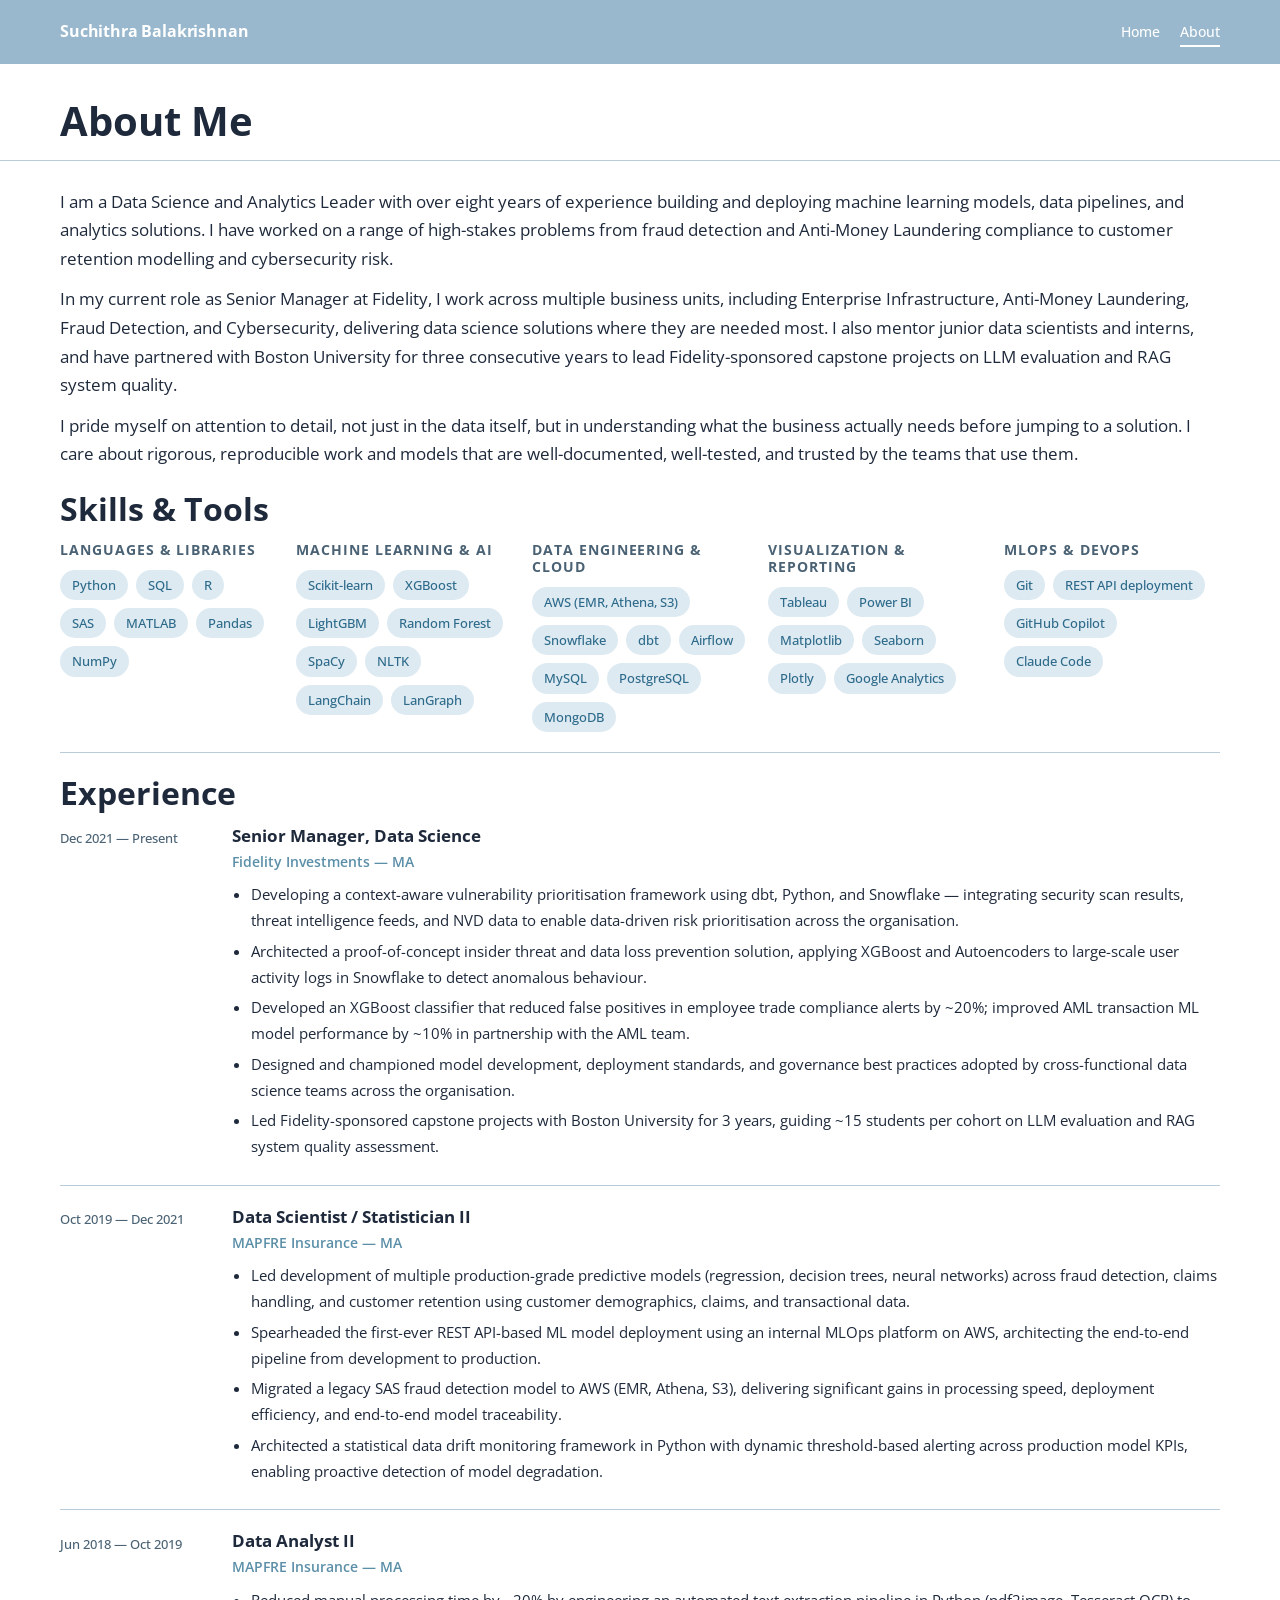
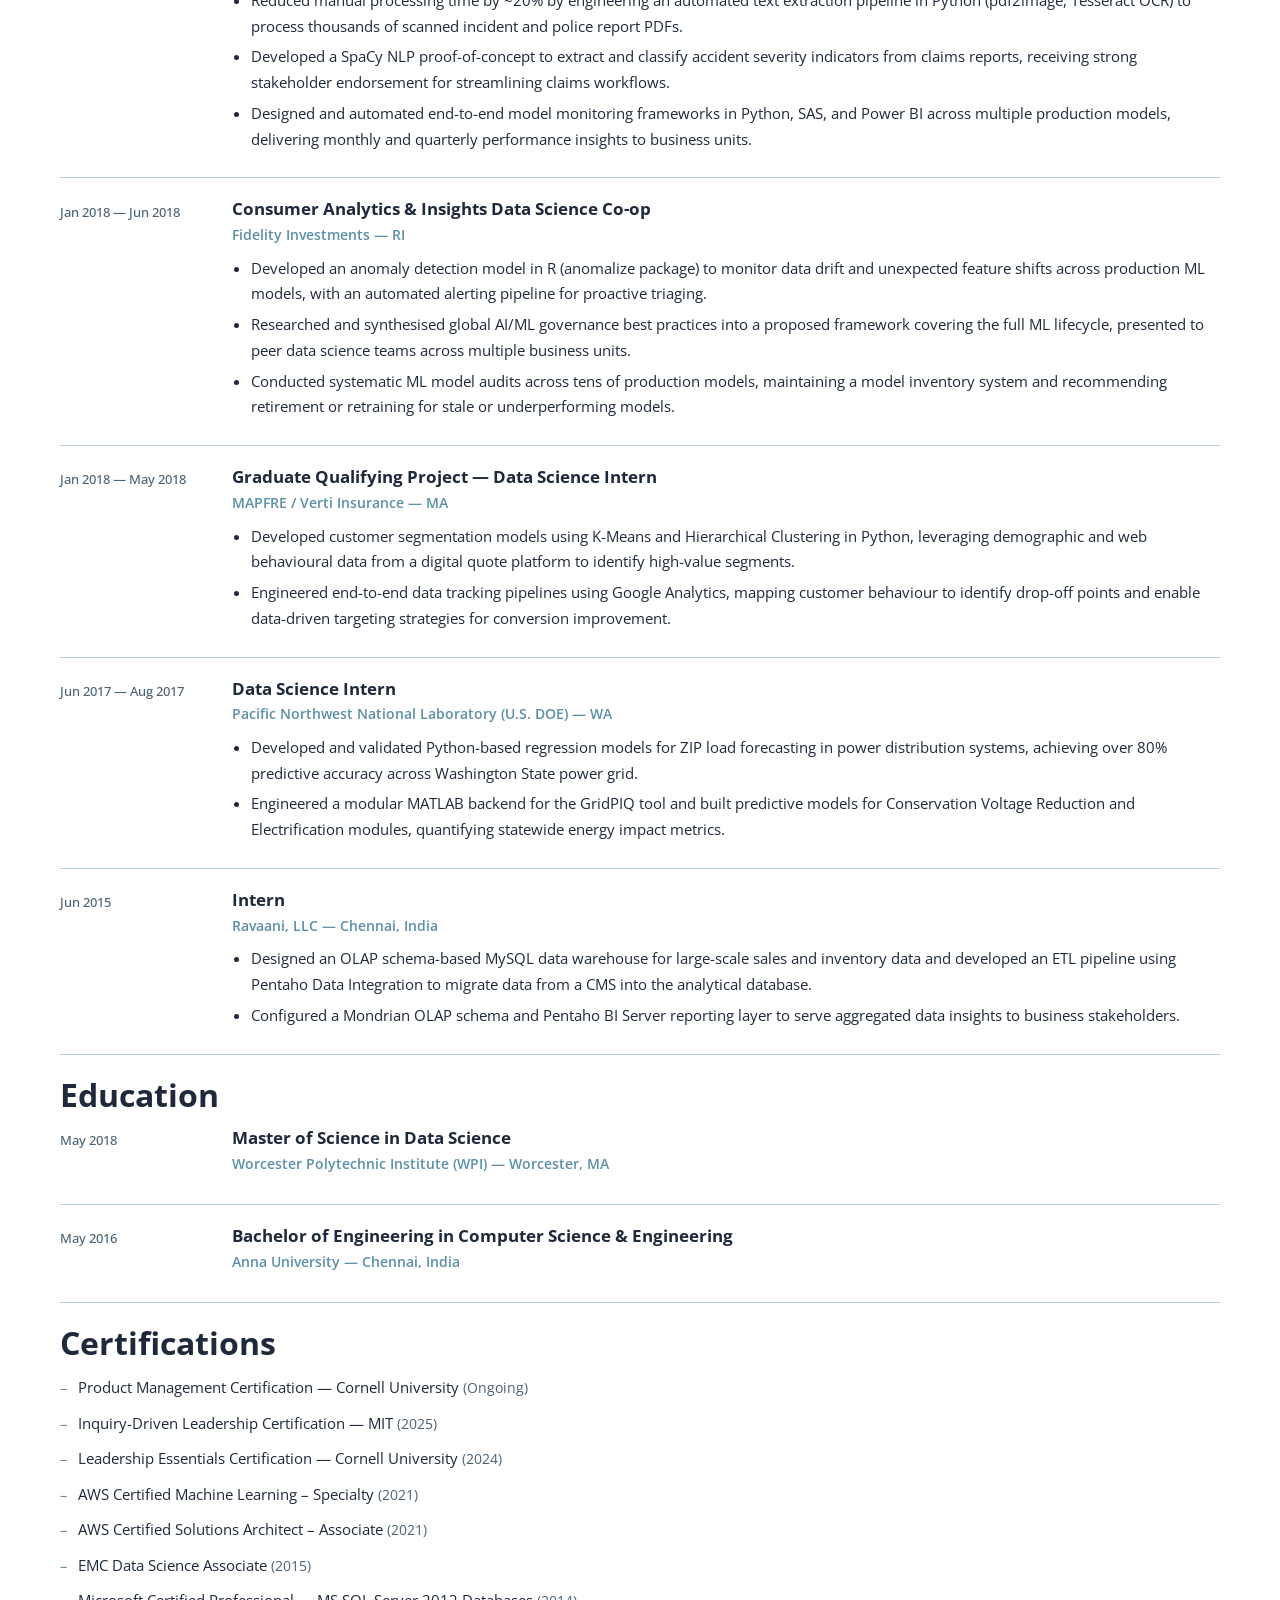
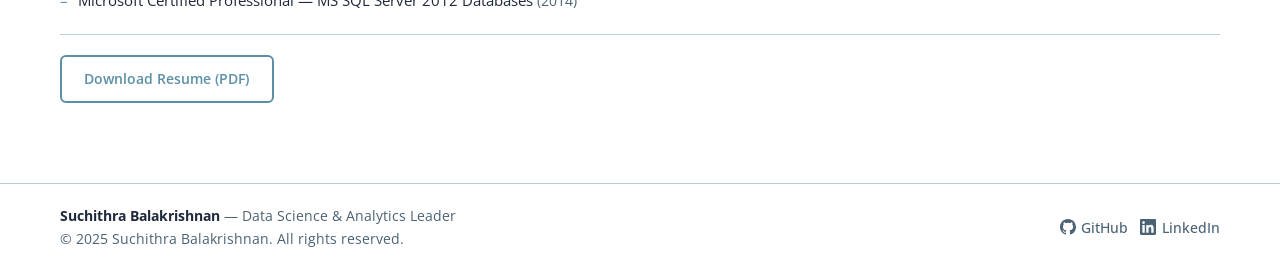
==== about.html @ dcd73fd8 "Initial portfolio site" ====
<!DOCTYPE html>
<html lang="en">
<head>
  <meta charset="UTF-8" />
  <meta name="viewport" content="width=device-width, initial-scale=1.0" />
  <title>About — Suchithra Balakrishnan</title>
  <meta name="description" content="About Suchithra Balakrishnan — Data Science and Analytics Leader with 8+ years in financial services." />
  <link rel="preconnect" href="https://fonts.googleapis.com" />
  <link rel="preconnect" href="https://fonts.gstatic.com" crossorigin />
  <link href="https://fonts.googleapis.com/css2?family=Open+Sans:wght@400;500;600;700&display=swap" rel="stylesheet" />
  <link rel="stylesheet" href="css/style.css" />
</head>
<body class="page-body">

  <!-- ===================== NAV ===================== -->
  <nav class="nav" id="main-nav">
    <div class="nav-inner">
      <a href="index.html" class="nav-logo">Suchithra Balakrishnan</a>
      <button class="nav-toggle" aria-label="Toggle navigation" onclick="toggleNav()">
        <span></span><span></span><span></span>
      </button>
      <ul class="nav-links">
        <li><a href="index.html">Home</a></li>
        <li><a href="about.html" class="active">About</a></li>
      </ul>
    </div>
  </nav>

  <main>

    <!-- ===================== PAGE HERO ===================== -->
    <div class="page-hero">
      <div class="container">
        <h1>About Me</h1>
      </div>
    </div>

    <section class="section">
      <div class="container">

        <!-- ===================== BIO ===================== -->
        <div class="about-bio">
          <p>
            I am a Data Science and Analytics Leader with over eight years of experience building and deploying
            machine learning models, data pipelines, and analytics solutions. I have worked on a range of
            high-stakes problems from fraud detection and Anti-Money Laundering compliance to customer
            retention modelling and cybersecurity risk.
          </p>
          <p>
            In my current role as Senior Manager at Fidelity, I work across multiple business units,
            including Enterprise Infrastructure, Anti-Money Laundering, Fraud Detection, and Cybersecurity,
            delivering data science solutions where they are needed most. I also mentor junior data scientists
            and interns, and have partnered with Boston University for three consecutive years to lead
            Fidelity-sponsored capstone projects on LLM evaluation and RAG system quality.
          </p>
          <p>
            I pride myself on attention to detail, not just in the data itself, but in understanding what
            the business actually needs before jumping to a solution. I care about rigorous, reproducible
            work and models that are well-documented, well-tested, and trusted by the teams that use them.
          </p>
        </div>

        <!-- ===================== SKILLS ===================== -->
        <h2>Skills &amp; Tools</h2>
        <div class="skills-grid">

          <div class="skills-group">
            <h3>Languages &amp; Libraries</h3>
            <div class="tag-list">
              <span class="tag">Python</span>
              <span class="tag">SQL</span>
              <span class="tag">R</span>
              <span class="tag">SAS</span>
              <span class="tag">MATLAB</span>
              <span class="tag">Pandas</span>
              <span class="tag">NumPy</span>
            </div>
          </div>

          <div class="skills-group">
            <h3>Machine Learning &amp; AI</h3>
            <div class="tag-list">
              <span class="tag">Scikit-learn</span>
              <span class="tag">XGBoost</span>
              <span class="tag">LightGBM</span>
              <span class="tag">Random Forest</span>
<span class="tag">SpaCy</span>
              <span class="tag">NLTK</span>
              <span class="tag">LangChain</span>
              <span class="tag">LanGraph</span>
            </div>
          </div>

          <div class="skills-group">
            <h3>Data Engineering &amp; Cloud</h3>
            <div class="tag-list">
              <span class="tag">AWS (EMR, Athena, S3)</span>
              <span class="tag">Snowflake</span>
              <span class="tag">dbt</span>
              <span class="tag">Airflow</span>
              <span class="tag">MySQL</span>
              <span class="tag">PostgreSQL</span>
              <span class="tag">MongoDB</span>
            </div>
          </div>

          <div class="skills-group">
            <h3>Visualization &amp; Reporting</h3>
            <div class="tag-list">
              <span class="tag">Tableau</span>
              <span class="tag">Power BI</span>
              <span class="tag">Matplotlib</span>
              <span class="tag">Seaborn</span>
              <span class="tag">Plotly</span>
              <span class="tag">Google Analytics</span>
            </div>
          </div>

          <div class="skills-group">
            <h3>MLOps &amp; DevOps</h3>
            <div class="tag-list">
              <span class="tag">Git</span>
              <span class="tag">REST API deployment</span>
              <span class="tag">GitHub Copilot</span>
              <span class="tag">Claude Code</span>
            </div>
          </div>

        </div>

        <hr class="divider" />

        <!-- ===================== EXPERIENCE ===================== -->
        <h2>Experience</h2>
        <div class="experience-list">

          <!-- Fidelity — Senior Manager -->
          <div class="experience-item">
            <div class="experience-meta">
              <p class="experience-dates">Dec 2021 — Present</p>
            </div>
            <div class="experience-body">
              <h3>Senior Manager, Data Science</h3>
              <p class="company-name">Fidelity Investments &mdash; MA</p>
              <ul>
                <li>Developing a context-aware vulnerability prioritisation framework using dbt, Python, and Snowflake — integrating security scan results, threat intelligence feeds, and NVD data to enable data-driven risk prioritisation across the organisation.</li>
                <li>Architected a proof-of-concept insider threat and data loss prevention solution, applying XGBoost and Autoencoders to large-scale user activity logs in Snowflake to detect anomalous behaviour.</li>
                <li>Developed an XGBoost classifier that reduced false positives in employee trade compliance alerts by ~20%; improved AML transaction ML model performance by ~10% in partnership with the AML team.</li>
                <li>Designed and championed model development, deployment standards, and governance best practices adopted by cross-functional data science teams across the organisation.</li>
                <li>Led Fidelity-sponsored capstone projects with Boston University for 3 years, guiding ~15 students per cohort on LLM evaluation and RAG system quality assessment.</li>
              </ul>
            </div>
          </div>

          <!-- MAPFRE — Data Scientist II -->
          <div class="experience-item">
            <div class="experience-meta">
              <p class="experience-dates">Oct 2019 — Dec 2021</p>
            </div>
            <div class="experience-body">
              <h3>Data Scientist / Statistician II</h3>
              <p class="company-name">MAPFRE Insurance &mdash; MA</p>
              <ul>
                <li>Led development of multiple production-grade predictive models (regression, decision trees, neural networks) across fraud detection, claims handling, and customer retention using customer demographics, claims, and transactional data.</li>
                <li>Spearheaded the first-ever REST API-based ML model deployment using an internal MLOps platform on AWS, architecting the end-to-end pipeline from development to production.</li>
                <li>Migrated a legacy SAS fraud detection model to AWS (EMR, Athena, S3), delivering significant gains in processing speed, deployment efficiency, and end-to-end model traceability.</li>
                <li>Architected a statistical data drift monitoring framework in Python with dynamic threshold-based alerting across production model KPIs, enabling proactive detection of model degradation.</li>
              </ul>
            </div>
          </div>

          <!-- MAPFRE — Data Analyst II -->
          <div class="experience-item">
            <div class="experience-meta">
              <p class="experience-dates">Jun 2018 — Oct 2019</p>
            </div>
            <div class="experience-body">
              <h3>Data Analyst II</h3>
              <p class="company-name">MAPFRE Insurance &mdash; MA</p>
              <ul>
                <li>Reduced manual processing time by ~20% by engineering an automated text extraction pipeline in Python (pdf2image, Tesseract OCR) to process thousands of scanned incident and police report PDFs.</li>
                <li>Developed a SpaCy NLP proof-of-concept to extract and classify accident severity indicators from claims reports, receiving strong stakeholder endorsement for streamlining claims workflows.</li>
                <li>Designed and automated end-to-end model monitoring frameworks in Python, SAS, and Power BI across multiple production models, delivering monthly and quarterly performance insights to business units.</li>
              </ul>
            </div>
          </div>

          <!-- Fidelity — Co-op -->
          <div class="experience-item">
            <div class="experience-meta">
              <p class="experience-dates">Jan 2018 — Jun 2018</p>
            </div>
            <div class="experience-body">
              <h3>Consumer Analytics &amp; Insights Data Science Co-op</h3>
              <p class="company-name">Fidelity Investments &mdash; RI</p>
              <ul>
                <li>Developed an anomaly detection model in R (anomalize package) to monitor data drift and unexpected feature shifts across production ML models, with an automated alerting pipeline for proactive triaging.</li>
                <li>Researched and synthesised global AI/ML governance best practices into a proposed framework covering the full ML lifecycle, presented to peer data science teams across multiple business units.</li>
                <li>Conducted systematic ML model audits across tens of production models, maintaining a model inventory system and recommending retirement or retraining for stale or underperforming models.</li>
              </ul>
            </div>
          </div>

          <!-- MAPFRE/Verti — GQP Intern -->
          <div class="experience-item">
            <div class="experience-meta">
              <p class="experience-dates">Jan 2018 — May 2018</p>
            </div>
            <div class="experience-body">
              <h3>Graduate Qualifying Project — Data Science Intern</h3>
              <p class="company-name">MAPFRE / Verti Insurance &mdash; MA</p>
              <ul>
                <li>Developed customer segmentation models using K-Means and Hierarchical Clustering in Python, leveraging demographic and web behavioural data from a digital quote platform to identify high-value segments.</li>
                <li>Engineered end-to-end data tracking pipelines using Google Analytics, mapping customer behaviour to identify drop-off points and enable data-driven targeting strategies for conversion improvement.</li>
              </ul>
            </div>
          </div>

          <!-- PNNL — Intern -->
          <div class="experience-item">
            <div class="experience-meta">
              <p class="experience-dates">Jun 2017 — Aug 2017</p>
            </div>
            <div class="experience-body">
              <h3>Data Science Intern</h3>
              <p class="company-name">Pacific Northwest National Laboratory (U.S. DOE) &mdash; WA</p>
              <ul>
                <li>Developed and validated Python-based regression models for ZIP load forecasting in power distribution systems, achieving over 80% predictive accuracy across Washington State power grid.</li>
                <li>Engineered a modular MATLAB backend for the GridPIQ tool and built predictive models for Conservation Voltage Reduction and Electrification modules, quantifying statewide energy impact metrics.</li>
              </ul>
            </div>
          </div>

          <!-- Ravaani -->
          <div class="experience-item">
            <div class="experience-meta">
              <p class="experience-dates">Jun 2015</p>
            </div>
            <div class="experience-body">
              <h3>Intern</h3>
              <p class="company-name">Ravaani, LLC &mdash; Chennai, India</p>
              <ul>
                <li>Designed an OLAP schema-based MySQL data warehouse for large-scale sales and inventory data and developed an ETL pipeline using Pentaho Data Integration to migrate data from a CMS into the analytical database.</li>
                <li>Configured a Mondrian OLAP schema and Pentaho BI Server reporting layer to serve aggregated data insights to business stakeholders.</li>
              </ul>
            </div>
          </div>

        </div>

        <hr class="divider" />

        <!-- ===================== EDUCATION ===================== -->
        <h2>Education</h2>
        <div class="experience-list">

          <div class="experience-item">
            <div class="experience-meta">
              <p class="experience-dates">May 2018</p>
            </div>
            <div class="experience-body">
              <h3>Master of Science in Data Science</h3>
              <p class="company-name">Worcester Polytechnic Institute (WPI) &mdash; Worcester, MA</p>
            </div>
          </div>

          <div class="experience-item">
            <div class="experience-meta">
              <p class="experience-dates">May 2016</p>
            </div>
            <div class="experience-body">
              <h3>Bachelor of Engineering in Computer Science &amp; Engineering</h3>
              <p class="company-name">Anna University &mdash; Chennai, India</p>
            </div>
          </div>

        </div>

        <hr class="divider" />

        <!-- ===================== CERTIFICATIONS ===================== -->
        <h2>Certifications</h2>
        <ul class="cert-list">
          <li>Product Management Certification &mdash; Cornell University <span class="cert-year">(Ongoing)</span></li>
          <li>Inquiry-Driven Leadership Certification &mdash; MIT <span class="cert-year">(2025)</span></li>
          <li>Leadership Essentials Certification &mdash; Cornell University <span class="cert-year">(2024)</span></li>
          <li>AWS Certified Machine Learning &ndash; Specialty <span class="cert-year">(2021)</span></li>
          <li>AWS Certified Solutions Architect &ndash; Associate <span class="cert-year">(2021)</span></li>
          <li>EMC Data Science Associate <span class="cert-year">(2015)</span></li>
          <li>Microsoft Certified Professional &mdash; MS SQL Server 2012 Databases <span class="cert-year">(2014)</span></li>
        </ul>

        <!-- Resume -->
        <div class="resume-link">
          <a href="resume/SUCHITHRA_2026.pdf" class="btn btn-outline" target="_blank" rel="noopener noreferrer">
            Download Resume (PDF)
          </a>
        </div>

      </div>
    </section>

  </main>

  <!-- ===================== FOOTER ===================== -->
  <footer class="footer">
    <div class="footer-inner">
      <div class="footer-left">
        <strong>Suchithra Balakrishnan</strong> &mdash; Data Science &amp; Analytics Leader<br />
        &copy; 2025 Suchithra Balakrishnan. All rights reserved.
      </div>
      <div class="footer-right">
        <a href="https://github.com/suchithrabalakrishnan" target="_blank" rel="noopener noreferrer">
          <svg xmlns="http://www.w3.org/2000/svg" width="16" height="16" viewBox="0 0 24 24" fill="currentColor" aria-hidden="true">
            <path d="M12 0C5.374 0 0 5.373 0 12c0 5.302 3.438 9.8 8.207 11.387.599.111.793-.261.793-.577v-2.234c-3.338.726-4.033-1.416-4.033-1.416-.546-1.387-1.333-1.756-1.333-1.756-1.089-.745.083-.729.083-.729 1.205.084 1.839 1.237 1.839 1.237 1.07 1.834 2.807 1.304 3.492.997.107-.775.418-1.305.762-1.604-2.665-.305-5.467-1.334-5.467-5.931 0-1.311.469-2.381 1.236-3.221-.124-.303-.535-1.524.117-3.176 0 0 1.008-.322 3.301 1.23A11.509 11.509 0 0 1 12 5.803c1.02.005 2.047.138 3.006.404 2.291-1.552 3.297-1.23 3.297-1.23.653 1.653.242 2.874.118 3.176.77.84 1.235 1.911 1.235 3.221 0 4.609-2.807 5.624-5.479 5.921.43.372.823 1.102.823 2.222v3.293c0 .319.192.694.801.576C20.566 21.797 24 17.3 24 12c0-6.627-5.373-12-12-12z"/>
          </svg>
          GitHub
        </a>
        <a href="https://linkedin.com/in/suchithrabalakrishnan" target="_blank" rel="noopener noreferrer">
          <svg xmlns="http://www.w3.org/2000/svg" width="16" height="16" viewBox="0 0 24 24" fill="currentColor" aria-hidden="true">
            <path d="M20.447 20.452h-3.554v-5.569c0-1.328-.027-3.037-1.852-3.037-1.853 0-2.136 1.445-2.136 2.939v5.667H9.351V9h3.414v1.561h.046c.477-.9 1.637-1.85 3.37-1.85 3.601 0 4.267 2.37 4.267 5.455v6.286zM5.337 7.433a2.062 2.062 0 0 1-2.063-2.065 2.064 2.064 0 1 1 2.063 2.065zm1.782 13.019H3.555V9h3.564v11.452zM22.225 0H1.771C.792 0 0 .774 0 1.729v20.542C0 23.227.792 24 1.771 24h20.451C23.2 24 24 23.227 24 22.271V1.729C24 .774 23.2 0 22.222 0h.003z"/>
          </svg>
          LinkedIn
        </a>
      </div>
    </div>
  </footer>

  <script>
    function toggleNav() {
      document.getElementById('main-nav').classList.toggle('nav-open');
    }
  </script>
</body>
</html>
---- css/style.css ----
/* ============================================================
   style.css — Suchithra Balakrishnan Personal Portfolio
   Single shared stylesheet for all pages
   ============================================================ */

/* ============================================================
   1. CSS Custom Properties
   ============================================================ */
:root {
  --color-bg:         #ffffff;
  --color-bg-alt:     #c4d6e2;
  --color-text:       #1e293b;
  --color-text-muted: #4a6274;
  --color-accent:     #5b8fa8;
  --color-accent-dark:#4a7a92;
  --color-border:     #b8cdd9;
  --color-tag-bg:     #ddeaf2;
  --color-tag-text:   #2d6a8a;

  --font-family: 'Open Sans', sans-serif;

  --nav-height: 64px;
  --max-width:  1200px;
  --radius:     6px;

  --spacing-xs: 0.4rem;
  --spacing-sm: 0.75rem;
  --spacing-md: 1.25rem;
  --spacing-lg: 2rem;
  --spacing-xl: 3rem;
}

/* ============================================================
   2. Reset & Base
   ============================================================ */
*, *::before, *::after {
  box-sizing: border-box;
  margin: 0;
  padding: 0;
}

html {
  scroll-behavior: smooth;
}

body {
  font-family: var(--font-family);
  font-size: 16px;
  line-height: 1.7;
  color: var(--color-text);
  background-color: var(--color-bg);
}

img {
  max-width: 100%;
  display: block;
}

a {
  color: var(--color-accent);
  text-decoration: none;
}

a:hover {
  color: var(--color-accent-dark);
  text-decoration: underline;
}

ul {
  list-style: none;
}

/* ============================================================
   3. Typography Scale
   ============================================================ */
h1, h2, h3, h4 {
  font-weight: 700;
  line-height: 1.25;
  color: var(--color-text);
}

h1 { font-size: clamp(2rem, 5vw, 3rem); }
h2 { font-size: clamp(1.5rem, 3vw, 2rem); margin-bottom: 0.5rem; }
h3 { font-size: 1.25rem; margin-bottom: 0.35rem; }

p { margin-bottom: 0.75rem; }
p:last-child { margin-bottom: 0; }

.text-muted {
  color: var(--color-text-muted);
}

/* ============================================================
   4. Layout Utilities
   ============================================================ */
.container {
  max-width: var(--max-width);
  margin: 0 auto;
  padding: 0 var(--spacing-md);
}

.section {
  padding: var(--spacing-md) 0 var(--spacing-lg);
}

.section-heading {
  margin-bottom: var(--spacing-md);
}

.section-heading h2 {
  margin-bottom: 0.25rem;
}

/* ============================================================
   5. Navigation
   ============================================================ */
.nav {
  position: fixed;
  top: 0;
  left: 0;
  right: 0;
  height: var(--nav-height);
  background: #99b8cd;
  border-bottom: none;
  z-index: 100;
}

.nav-inner {
  max-width: var(--max-width);
  margin: 0 auto;
  padding: 0 var(--spacing-md);
  height: 100%;
  display: flex;
  align-items: center;
  justify-content: space-between;
}

.nav-logo {
  font-weight: 700;
  font-size: 1rem;
  color: #ffffff;
  text-decoration: none;
  letter-spacing: -0.01em;
}

.nav-logo:hover {
  color: #ffffff;
  text-decoration: none;
  opacity: 0.85;
}

.nav-links {
  display: flex;
  gap: var(--spacing-md);
  align-items: center;
}

.nav-links a {
  font-size: 0.9rem;
  font-weight: 500;
  color: #ffffff;
  text-decoration: none;
  padding: 0.25rem 0;
  border-bottom: 2px solid transparent;
  transition: color 0.15s, border-color 0.15s, opacity 0.15s;
}

.nav-links a:hover {
  color: #ffffff;
  opacity: 0.75;
  text-decoration: none;
}

.nav-links a.active {
  color: #ffffff;
  border-bottom-color: #ffffff;
}

.nav-links .nav-disabled {
  font-size: 0.9rem;
  font-weight: 500;
  color: var(--color-border);
  cursor: default;
  padding: 0.25rem 0;
  border-bottom: 2px solid transparent;
}

/* Hamburger */
.nav-toggle {
  display: none;
  flex-direction: column;
  gap: 5px;
  cursor: pointer;
  background: none;
  border: none;
  padding: 4px;
}

.nav-toggle span {
  display: block;
  width: 22px;
  height: 2px;
  background: #ffffff;
  border-radius: 2px;
  transition: transform 0.2s, opacity 0.2s;
}

/* Page offset for fixed nav */
.page-body {
  padding-top: var(--nav-height);
}

/* ============================================================
   6. Buttons
   ============================================================ */
.btn {
  display: inline-block;
  padding: 0.6rem 1.4rem;
  border-radius: var(--radius);
  font-size: 0.9rem;
  font-weight: 600;
  cursor: pointer;
  text-decoration: none;
  transition: background 0.15s, color 0.15s, border-color 0.15s;
  border: 2px solid transparent;
}

.btn-primary {
  background: var(--color-accent);
  color: #fff;
  border-color: var(--color-accent);
}

.btn-primary:hover {
  background: var(--color-accent-dark);
  border-color: var(--color-accent-dark);
  color: #fff;
  text-decoration: none;
}

.btn-outline {
  background: transparent;
  color: var(--color-accent);
  border-color: var(--color-accent);
}

.btn-outline:hover {
  background: var(--color-accent);
  color: #fff;
  text-decoration: none;
}

/* ============================================================
   7. Hero Section (index.html)
   ============================================================ */
.hero {
  padding: var(--spacing-xl) 0 var(--spacing-lg);
}

.hero-content {
  max-width: 1200px;
}

.wave {
  display: inline-block;
  animation: wave 2.5s ease-in-out infinite;
  transform-origin: 70% 70%;
}

@keyframes wave {
  0%   { transform: rotate(0deg); }
  10%  { transform: rotate(14deg); }
  20%  { transform: rotate(-8deg); }
  30%  { transform: rotate(14deg); }
  40%  { transform: rotate(-4deg); }
  50%  { transform: rotate(10deg); }
  60%  { transform: rotate(0deg); }
  100% { transform: rotate(0deg); }
}

.hero-eyebrow {
  font-size: 0.85rem;
  font-weight: 600;
  text-transform: uppercase;
  letter-spacing: 0.08em;
  color: var(--color-accent);
  margin-bottom: 0.75rem;
}

.hero h1 {
  margin-bottom: 0.5rem;
}

.hero-tagline {
  font-size: 1.25rem;
  color: var(--color-text-muted);
  font-weight: 400;
  margin-bottom: var(--spacing-sm);
}

.hero-intro {
  font-size: 1.05rem;
  color: var(--color-text);
  margin-bottom: var(--spacing-md);
}

.hero-actions {
  display: flex;
  gap: var(--spacing-sm);
  flex-wrap: wrap;
  margin-bottom: var(--spacing-md);
}

.hero-social {
  display: flex;
  gap: var(--spacing-sm);
  align-items: center;
}

.hero-social a {
  display: flex;
  align-items: center;
  gap: 0.4rem;
  font-size: 0.9rem;
  color: var(--color-text-muted);
  text-decoration: none;
  font-weight: 500;
}

.hero-social a:hover {
  color: var(--color-accent);
  text-decoration: none;
}

.hero-social svg {
  flex-shrink: 0;
}

/* ============================================================
   8. Contact Section (index.html)
   ============================================================ */
.contact-section {
  background: var(--color-bg-alt);
  padding: var(--spacing-lg) 0;
  border-top: 1px solid var(--color-border);
}

.contact-grid {
  display: grid;
  grid-template-columns: repeat(auto-fit, minmax(200px, 1fr));
  gap: var(--spacing-md);
  margin-top: var(--spacing-md);
}

.contact-item {
  display: flex;
  align-items: flex-start;
  gap: 0.75rem;
}

.contact-item svg {
  margin-top: 3px;
  flex-shrink: 0;
  color: var(--color-accent);
}

.contact-item-label {
  font-size: 0.8rem;
  font-weight: 600;
  text-transform: uppercase;
  letter-spacing: 0.06em;
  color: var(--color-text-muted);
  margin-bottom: 0.15rem;
}

.contact-item a {
  font-size: 0.95rem;
  font-weight: 500;
}

/* ============================================================
   9. About Page
   ============================================================ */
.about-bio {
  margin-bottom: var(--spacing-md);
}

.about-bio p {
  font-size: 1.05rem;
  color: var(--color-text);
}

/* Skills */
.skills-grid {
  display: grid;
  grid-template-columns: repeat(auto-fit, minmax(200px, 1fr));
  gap: var(--spacing-md);
  margin-top: var(--spacing-sm);
}

.skills-group h3 {
  font-size: 0.85rem;
  font-weight: 700;
  text-transform: uppercase;
  letter-spacing: 0.07em;
  color: var(--color-text-muted);
  margin-bottom: 0.75rem;
}

.tag-list {
  display: flex;
  flex-wrap: wrap;
  gap: 0.5rem;
}

.tag {
  display: inline-block;
  padding: 0.25rem 0.75rem;
  background: var(--color-tag-bg);
  color: var(--color-tag-text);
  border-radius: 999px;
  font-size: 0.82rem;
  font-weight: 500;
}

/* Experience Timeline */
.experience-list {
  display: flex;
  flex-direction: column;
  gap: var(--spacing-md);
  margin-top: var(--spacing-sm);
}

.experience-item {
  display: grid;
  grid-template-columns: 160px 1fr;
  gap: var(--spacing-sm);
  padding-bottom: var(--spacing-md);
  border-bottom: 1px solid var(--color-border);
}

.experience-item:last-child {
  border-bottom: none;
  padding-bottom: 0;
}

.experience-meta {
  padding-top: 0.15rem;
}

.experience-dates {
  font-size: 0.82rem;
  color: var(--color-text-muted);
  font-weight: 500;
  white-space: nowrap;
}

.experience-company {
  font-size: 0.82rem;
  color: var(--color-text-muted);
  margin-top: 0.1rem;
}

.experience-body h3 {
  font-size: 1.05rem;
  margin-bottom: 0.25rem;
}

.experience-body .company-name {
  font-size: 0.9rem;
  font-weight: 600;
  color: var(--color-accent);
  margin-bottom: 0.5rem;
}

.experience-body ul {
  list-style: disc;
  padding-left: 1.2rem;
  color: var(--color-text);
}

.experience-body ul li {
  font-size: 0.95rem;
  margin-bottom: 0.3rem;
}

/* Certifications list */
.cert-list {
  list-style: none;
  display: flex;
  flex-direction: column;
  gap: 0.6rem;
  margin-top: var(--spacing-sm);
}

.cert-list li {
  font-size: 0.95rem;
  color: var(--color-text);
  padding-left: 1.1rem;
  position: relative;
}

.cert-list li::before {
  content: "–";
  position: absolute;
  left: 0;
  color: var(--color-accent);
}

.cert-year {
  color: var(--color-text-muted);
  font-size: 0.85rem;
}

.resume-link {
  margin-top: var(--spacing-md);
  padding-top: var(--spacing-md);
  border-top: 1px solid var(--color-border);
}

/* ============================================================
   10. Portfolio Page
   ============================================================ */
.portfolio-intro {
  margin-bottom: var(--spacing-lg);
  color: var(--color-text-muted);
  font-size: 1.05rem;
}

.cards-grid {
  display: grid;
  grid-template-columns: repeat(auto-fill, minmax(280px, 1fr));
  gap: var(--spacing-md);
}

.card {
  background: var(--color-bg);
  border: 1px solid var(--color-border);
  border-radius: var(--radius);
  padding: var(--spacing-md);
  display: flex;
  flex-direction: column;
  transition: box-shadow 0.15s;
}

.card:hover {
  box-shadow: 0 4px 16px rgba(59, 130, 246, 0.08);
}

.card h3 {
  font-size: 1.05rem;
  margin-bottom: 0.5rem;
}

.card-description {
  font-size: 0.92rem;
  color: var(--color-text-muted);
  flex: 1;
  margin-bottom: var(--spacing-sm);
}

.card-tags {
  display: flex;
  flex-wrap: wrap;
  gap: 0.4rem;
  margin-bottom: var(--spacing-sm);
}

.card-links {
  display: flex;
  gap: 0.75rem;
  flex-wrap: wrap;
}

.card-links a {
  font-size: 0.85rem;
  font-weight: 600;
}

.coming-soon-note {
  margin-top: var(--spacing-md);
  font-size: 0.9rem;
  color: var(--color-text-muted);
  font-style: italic;
}

/* ============================================================
   11. Blog Page
   ============================================================ */
.blog-intro {
  margin-bottom: var(--spacing-lg);
  color: var(--color-text-muted);
  font-size: 1.05rem;
}

.post-list {
  display: flex;
  flex-direction: column;
  gap: 0;
}

.post-item {
  padding: var(--spacing-md) 0;
  border-bottom: 1px solid var(--color-border);
}

.post-item:first-child {
  border-top: 1px solid var(--color-border);
}

.post-date {
  font-size: 0.82rem;
  color: var(--color-text-muted);
  font-weight: 500;
  margin-bottom: 0.3rem;
}

.post-title {
  font-size: 1.1rem;
  font-weight: 700;
  color: var(--color-text);
  text-decoration: none;
  display: inline-block;
  margin-bottom: 0.4rem;
}

.post-title:hover {
  color: var(--color-accent);
  text-decoration: none;
}

.post-excerpt {
  font-size: 0.93rem;
  color: var(--color-text-muted);
  margin-bottom: 0.6rem;
}

.post-read-more {
  font-size: 0.85rem;
  font-weight: 600;
}

/* ============================================================
   12. Page Hero (inner pages)
   ============================================================ */
.page-hero {
  padding: var(--spacing-lg) 0 var(--spacing-xs);
  border-bottom: 1px solid var(--color-border);
  margin-bottom: var(--spacing-xs);
}

.page-hero h1 {
  font-size: clamp(1.75rem, 4vw, 2.5rem);
  margin-bottom: 0.5rem;
}

.page-hero p {
  font-size: 1.05rem;
  color: var(--color-text-muted);
  max-width: 540px;
}

/* ============================================================
   13. Footer
   ============================================================ */
.footer {
  border-top: 1px solid var(--color-border);
  padding: var(--spacing-md) 0;
  margin-top: var(--spacing-xl);
}

.footer-inner {
  max-width: var(--max-width);
  margin: 0 auto;
  padding: 0 var(--spacing-md);
  display: flex;
  align-items: center;
  justify-content: space-between;
  flex-wrap: wrap;
  gap: var(--spacing-sm);
}

.footer-left {
  font-size: 0.875rem;
  color: var(--color-text-muted);
}

.footer-left strong {
  color: var(--color-text);
}

.footer-right {
  display: flex;
  gap: var(--spacing-sm);
}

.footer-right a {
  display: flex;
  align-items: center;
  gap: 0.35rem;
  font-size: 0.875rem;
  color: var(--color-text-muted);
  font-weight: 500;
  text-decoration: none;
}

.footer-right a:hover {
  color: var(--color-accent);
  text-decoration: none;
}

/* ============================================================
   14. Divider
   ============================================================ */
.divider {
  border: none;
  border-top: 1px solid var(--color-border);
  margin: var(--spacing-md) 0;
}

/* ============================================================
   15. Responsive — Mobile
   ============================================================ */
@media (max-width: 768px) {
  :root {
    --spacing-lg: 1.5rem;
    --spacing-xl: 2.5rem;
  }

  /* Nav mobile */
  .nav-toggle {
    display: flex;
  }

  .nav-links {
    display: none;
    position: absolute;
    top: var(--nav-height);
    left: 0;
    right: 0;
    background: #99b8cd;
    border-bottom: none;
    flex-direction: column;
    align-items: flex-start;
    padding: var(--spacing-sm) var(--spacing-md);
    gap: var(--spacing-sm);
  }

  .nav-links a {
    font-size: 1rem;
    padding: 0.25rem 0;
  }

  .nav.nav-open .nav-links {
    display: flex;
  }

  /* Hero */
  .hero {
    padding: var(--spacing-lg) 0;
  }

  .hero-actions {
    flex-direction: column;
    align-items: flex-start;
  }

  /* Experience layout */
  .experience-item {
    grid-template-columns: 1fr;
    gap: 0.25rem;
  }

  .experience-dates {
    font-size: 0.8rem;
  }

  /* Cards */
  .cards-grid {
    grid-template-columns: 1fr;
  }

  /* Contact grid */
  .contact-grid {
    grid-template-columns: 1fr;
  }

  /* Footer */
  .footer-inner {
    flex-direction: column;
    align-items: flex-start;
  }
}
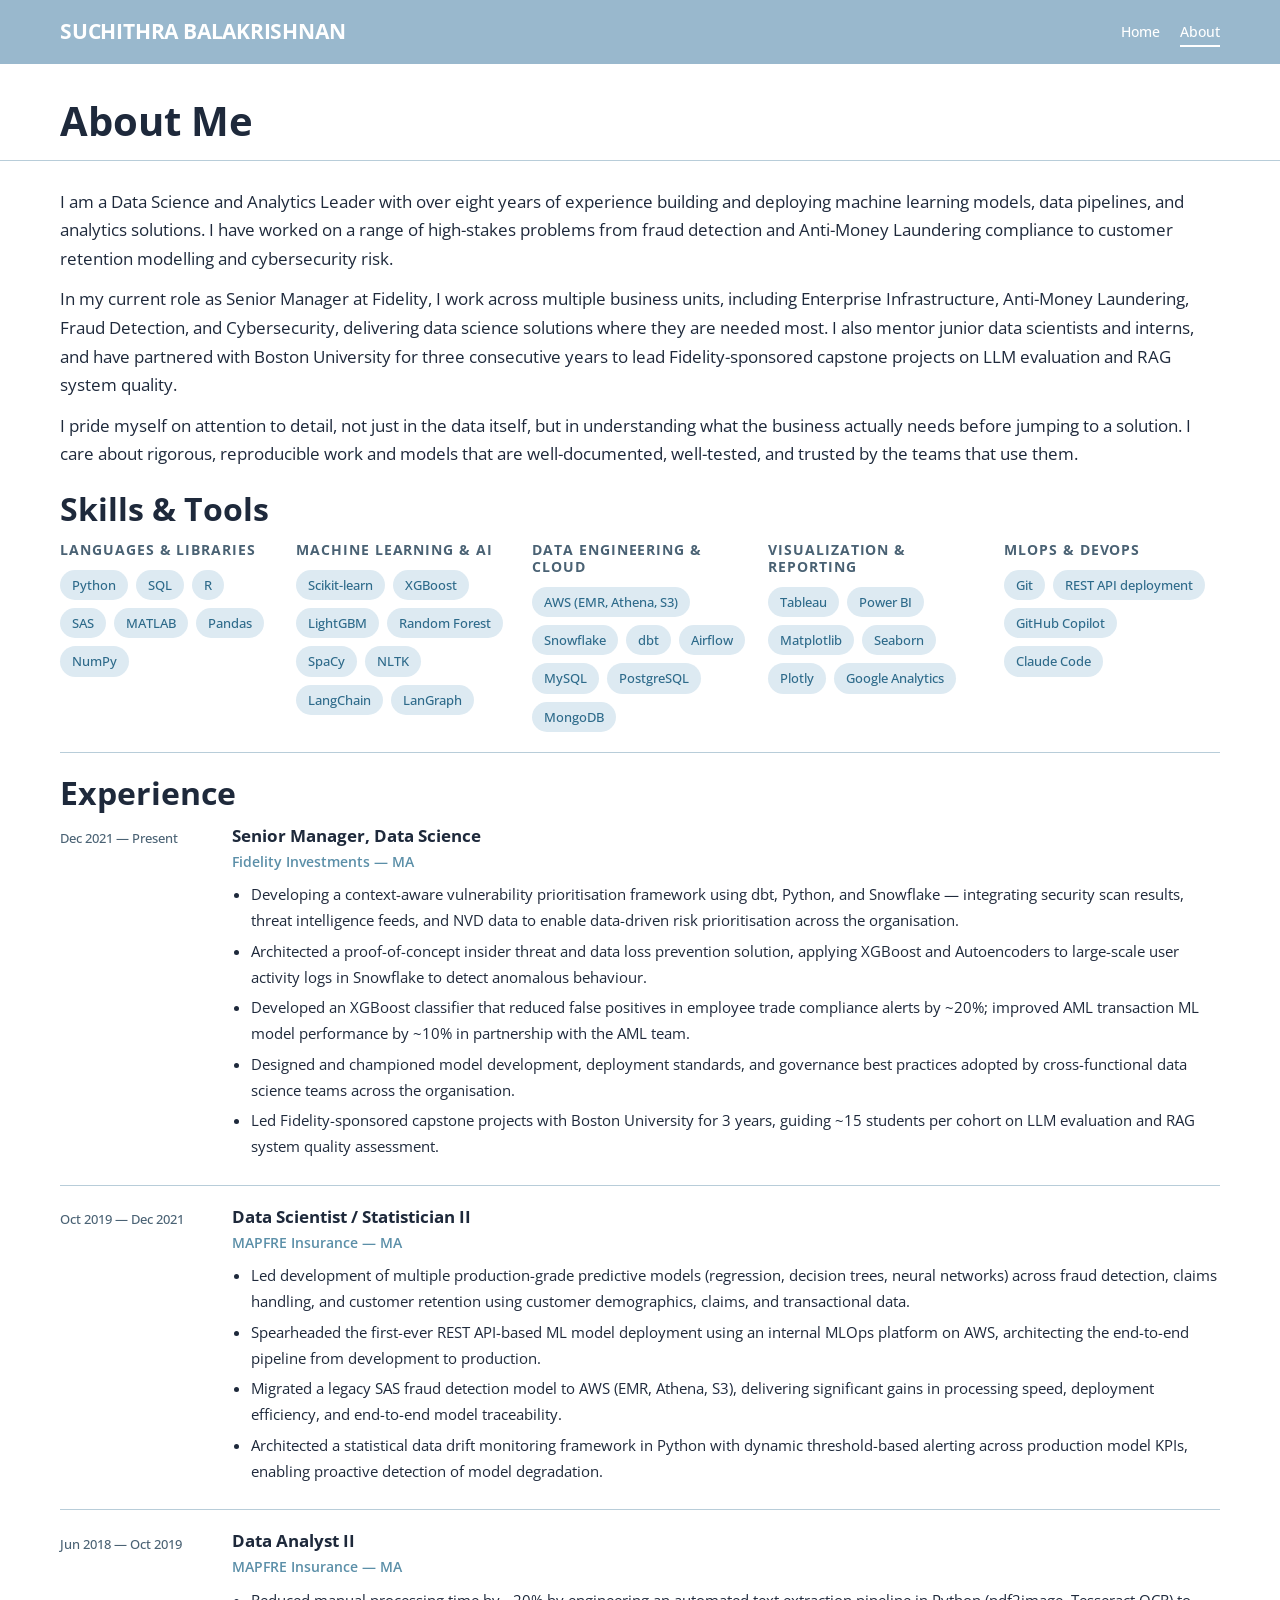
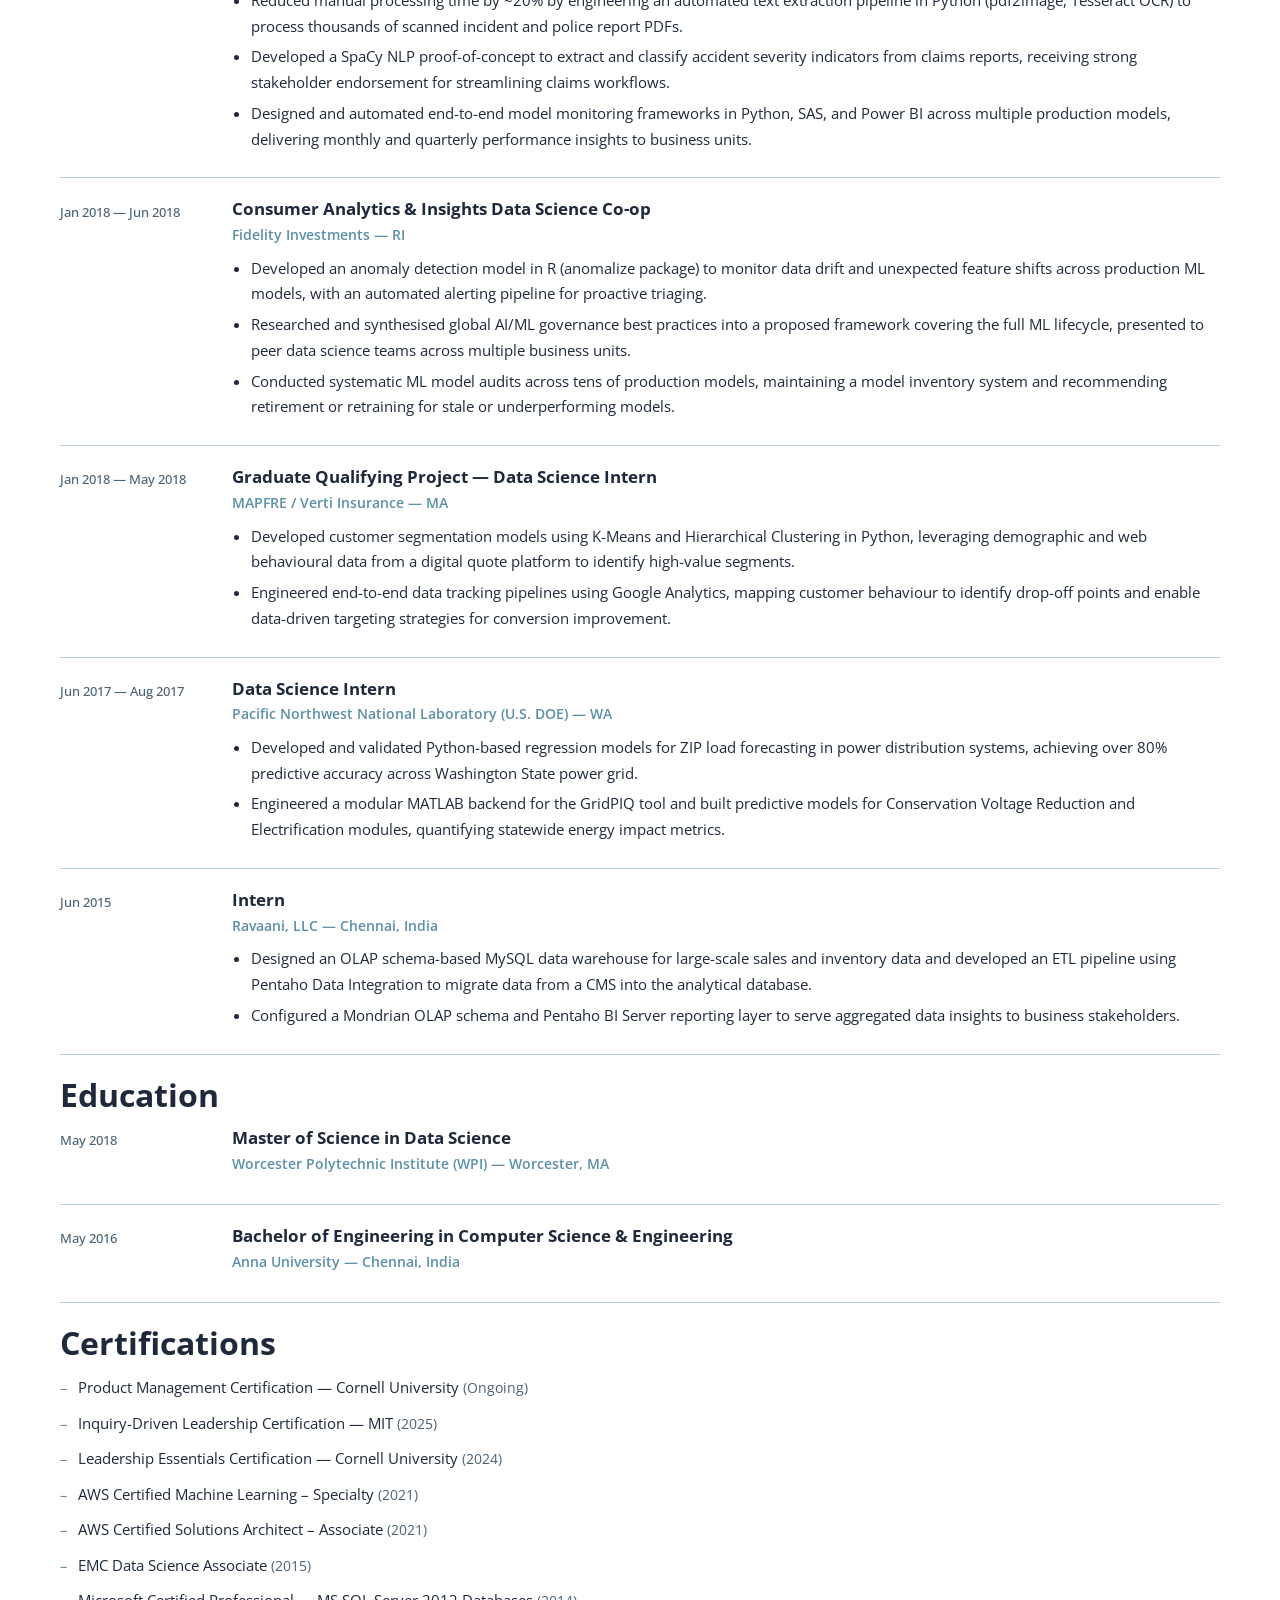
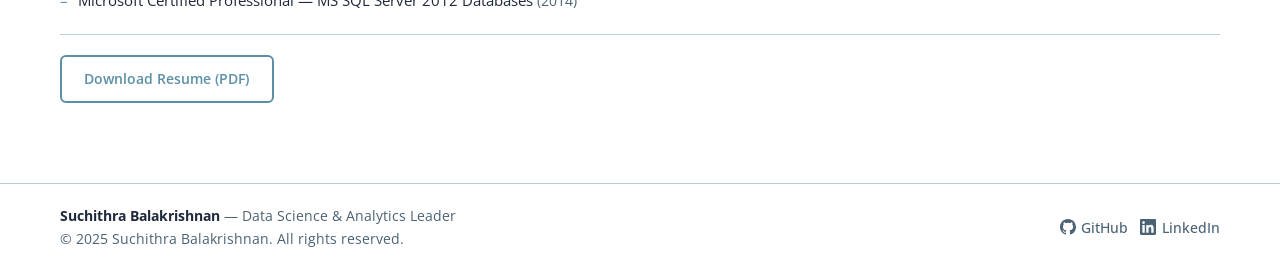
==== commit dc85219c: "updated file name" ====
--- a/about.html
+++ b/about.html
@@ -292,7 +292,7 @@
 
         <!-- Resume -->
         <div class="resume-link">
-          <a href="resume/SUCHITHRA_2026.pdf" class="btn btn-outline" target="_blank" rel="noopener noreferrer">
+          <a href="resume/SUCHITHRA_2026_G.pdf" class="btn btn-outline" target="_blank" rel="noopener noreferrer">
             Download Resume (PDF)
           </a>
         </div>
--- a/css/style.css
+++ b/css/style.css
@@ -137,7 +137,8 @@
 
 .nav-logo {
   font-weight: 700;
-  font-size: 1rem;
+  font-size: 1.3rem;
+  text-transform: uppercase;
   color: #ffffff;
   text-decoration: none;
   letter-spacing: -0.01em;
@@ -446,6 +447,19 @@
 
 .experience-meta {
   padding-top: 0.15rem;
+}
+
+.company-logo {
+  display: block;
+  width: 120px;
+  height: 120px;
+  object-fit: contain;
+  margin-top: 0.4rem;
+}
+
+.company-logo.edu-logo {
+  width: 60px;
+  height: 60px;
 }
 
 .experience-dates {
